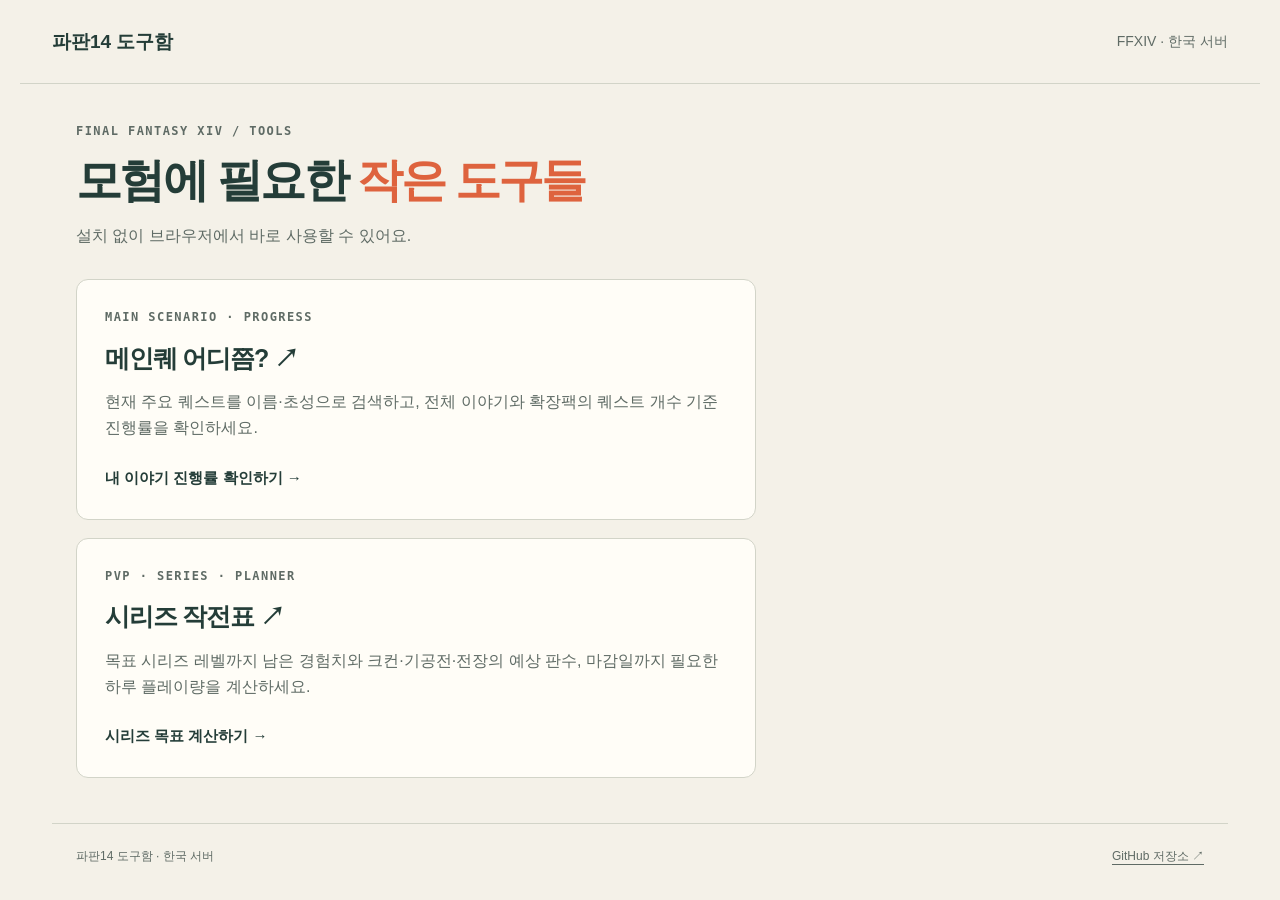
==== index.html @ 6994f413 "feat: 시리즈 작전표를 파판14 도구함으로 이전" ====
<!doctype html>
<html lang="ko">
<head>
  <meta charset="utf-8" />
  <meta name="viewport" content="width=device-width, initial-scale=1" />
  <title>파판14 도구함</title>
  <meta name="description" content="파이널판타지14 한국 서버를 위한 웹 도구. 주요 퀘스트 진행률과 PvP 시리즈 목표까지 필요한 경험치·판수를 확인하세요." />
  <meta name="theme-color" content="#243d38" />
  <meta property="og:type" content="website" />
  <meta property="og:locale" content="ko_KR" />
  <meta property="og:title" content="파판14 도구함" />
  <meta property="og:description" content="파이널판타지14 한국 서버를 위한 작은 웹 도구 모음" />
  <meta property="og:url" content="https://huis-snow.github.io/ffxiv/" />
  <meta name="twitter:card" content="summary" />
  <link rel="canonical" href="https://huis-snow.github.io/ffxiv/" />
  <link rel="icon" href="./favicon.svg" type="image/svg+xml" />
  <link rel="stylesheet" href="./msq-tracker/styles.css?v=20260906" />
  <style>
    .tool-list{max-width:680px;margin-top:30px}.tool-link{display:block;padding:28px;background:var(--surface);border:1px solid var(--line);border-radius:12px}.tool-link:hover{border-color:var(--green);background:#edf1e2}.tool-link h2{font-size:25px;margin:10px 0}.tool-link p{color:var(--muted)}.tool-link .tool-action{display:block;margin-top:24px;font-size:15px;font-weight:700}.hub-main{min-height:65vh}
    .tool-link + .tool-link{margin-top:18px}
  </style>
</head>
<body>
  <header class="site-header"><a class="brand" href="./">파판14 도구함</a><span class="header-note">FFXIV · 한국 서버</span></header>
  <main class="hub-main">
    <div class="intro"><p class="eyebrow">FINAL FANTASY XIV / TOOLS</p><h1>모험에 필요한 <em>작은 도구들</em></h1><p>설치 없이 브라우저에서 바로 사용할 수 있어요.</p></div>
    <section class="tool-list" aria-label="도구 목록">
      <a class="tool-link" href="./msq-tracker/"><p class="eyebrow">MAIN SCENARIO · PROGRESS</p><h2>메인퀘 어디쯤? ↗</h2><p>현재 주요 퀘스트를 이름·초성으로 검색하고, 전체 이야기와 확장팩의 퀘스트 개수 기준 진행률을 확인하세요.</p><span class="tool-action">내 이야기 진행률 확인하기 →</span></a>
      <a class="tool-link" href="./pvp-series-calculator/"><p class="eyebrow">PVP · SERIES · PLANNER</p><h2>시리즈 작전표 ↗</h2><p>목표 시리즈 레벨까지 남은 경험치와 크컨·기공전·전장의 예상 판수, 마감일까지 필요한 하루 플레이량을 계산하세요.</p><span class="tool-action">시리즈 목표 계산하기 →</span></a>
    </section>
  </main>
  <footer><span>파판14 도구함 · 한국 서버</span><a href="https://github.com/huis-snow/ffxiv">GitHub 저장소 ↗</a></footer>
</body>
</html>
---- msq-tracker/styles.css ----
:root{--paper:#f4f1e8;--surface:#fffdf7;--ink:#243d38;--muted:#5f6b65;--line:#d2d4c8;--accent:#de633e;--green:#294d42;--lime:#e0efab;--sans:"Pretendard","Noto Sans KR","Apple SD Gothic Neo","Malgun Gothic",sans-serif}
*{box-sizing:border-box}body{margin:0;background:var(--paper);color:var(--ink);font-family:var(--sans);font-size:16px;line-height:1.65}a{color:inherit;text-decoration:none}button,input,select{font:inherit;color:inherit}button,select{cursor:pointer}button:disabled,input:disabled,select:disabled{opacity:.55;cursor:wait}[hidden]{display:none!important}:focus-visible{outline:3px solid var(--accent);outline-offset:4px}input[type=search]:focus-visible{outline-offset:0}h1,h2,h3,p{margin:0}button{touch-action:manipulation}.site-header{max-width:1240px;margin:auto;min-height:84px;padding:18px 32px;display:flex;align-items:center;justify-content:space-between;gap:20px;border-bottom:1px solid var(--line)}.brand{font-weight:800;font-size:19px}.back-link,.header-note{font-size:14px}.header-note{color:var(--muted)}main{max-width:1176px;margin:auto;padding:38px 24px 45px}.eyebrow{font-family:ui-monospace,monospace;font-size:12px;letter-spacing:.12em;font-weight:600}.intro{margin-bottom:28px}.intro .eyebrow{color:var(--muted)}h1{font-size:clamp(30px,4vw,46px);letter-spacing:-.055em;line-height:1.3;margin:9px 0 12px}h1 em{font-style:normal;color:var(--accent)}.intro>p:last-child{color:var(--muted)}.workspace{display:grid;grid-template-columns:minmax(290px, .85fr) minmax(0,1.65fr);gap:24px;align-items:start}.search-panel,.progress-panel{background:var(--surface);border:1px solid var(--line);border-radius:14px;padding:26px}.panel-heading{display:flex;align-items:center;gap:10px;margin-bottom:24px}.step{font:13px ui-monospace,monospace;border:1px solid var(--line);padding:3px 7px;border-radius:4px}h2{font-size:19px;letter-spacing:-.045em}.search-panel>label{font-size:14px;font-weight:700;display:block;margin:18px 0 8px}.search-box{display:flex;align-items:center;background:white;border:1px solid #a0aea5;border-radius:8px;overflow:hidden}.search-box>span{font:32px Georgia,serif;padding-left:13px;line-height:1}input[type=search]{min-width:0;width:100%;padding:13px 10px;border:0;background:transparent;font-size:16px}select{background:var(--surface);border:1px solid #a0aea5;border-radius:6px;width:100%;padding:10px 30px 10px 11px;min-height:46px}.help{font-size:13px;color:var(--muted);line-height:1.6;margin-top:8px}.results-heading{border-top:1px solid var(--line);margin-top:22px;padding:15px 0 10px;font-size:13px;color:var(--muted)}.search-results{max-height:360px;overflow-y:auto;overscroll-behavior:contain;padding:3px}.quest-result{width:100%;text-align:left;padding:12px 10px;border:0;border-bottom:1px solid #e4e6db;background:transparent;display:flex;gap:12px;justify-content:space-between;align-items:center;border-radius:5px}.quest-result:hover{background:#edf1e2}.quest-result[aria-pressed=true]{background:#e4ecd2;box-shadow:inset 3px 0 var(--green)}.quest-result strong{font-size:15px;display:block;font-weight:600}.quest-result small{font-size:12px;color:var(--muted);display:block;margin-top:3px}.quest-result .arrow{color:var(--muted)}mark{background:#f5e1a8;color:inherit}.search-empty{font-size:14px;color:var(--muted);padding:20px 4px 25px;line-height:1.9}.text-button{background:none;border:0;color:var(--green);font-size:14px;min-height:44px;width:100%;margin-top:8px;font-weight:600}.spoiler-note{font-size:12px;line-height:1.8;color:var(--muted);border-top:1px dashed var(--line);margin-top:22px;padding-top:14px}.count-badge{margin-left:auto;font-size:12px;white-space:nowrap;color:var(--muted)}.empty-state{text-align:center;padding:42px 10px 68px}.empty-symbol{display:block;font-size:58px;line-height:1.5;color:#a3b49b}.empty-state h3{font-size:21px;margin:13px 0 12px;letter-spacing:-.04em}.empty-state p{font-size:15px;color:var(--muted)}.empty-route{display:flex;align-items:center;justify-content:center;margin:34px auto 0;width:200px}.empty-route i{width:9px;height:9px;border:1px solid #b2bdb0;border-radius:50%}.empty-route b{height:1px;background:var(--line);flex:1}.current-quest{border-left:3px solid var(--accent);padding-left:15px;margin:6px 0 23px}.current-quest .eyebrow{color:var(--muted);letter-spacing:0;line-height:1.7}.current-quest h3{font-size:25px;letter-spacing:-.045em;line-height:1.5;margin:7px 0}.current-quest a{font-size:13px;text-decoration:underline;text-underline-offset:4px}.status-control{display:flex;gap:0;padding:0;margin:0;border:0}.status-control legend{font-size:14px;font-weight:600;margin-bottom:9px}.status-control label{flex:1;position:relative}.status-control input{position:absolute;opacity:0}.status-control span{display:block;text-align:center;border:1px solid var(--line);padding:10px;font-size:14px;cursor:pointer}.status-control label:first-of-type span{border-radius:6px 0 0 6px}.status-control label:last-of-type span{border-radius:0 6px 6px 0}.status-control input:checked+span{background:var(--green);border-color:var(--green);color:#fff}.status-control input:focus-visible+span{outline:3px solid var(--accent);outline-offset:3px}.metrics{display:grid;grid-template-columns:1fr 1fr;gap:14px;margin-top:23px}.metric{min-width:0;padding:21px 18px;border-radius:9px}.metric>p{font-size:14px;font-weight:600}.overall{background:var(--green);color:#fff}.expansion{background:#e9efd8;color:var(--ink)}.metric>strong{font-family:ui-monospace,monospace;font-size:clamp(26px,3vw,40px);font-weight:500;letter-spacing:-.07em;display:block;margin:12px 0 17px;line-height:1.2;overflow-wrap:anywhere}.metric>strong.is-range{font-size:clamp(23px,2.4vw,31px)}.progress-track{height:7px;background:rgba(128,150,120,.28);border-radius:6px;overflow:hidden}.progress-track>i{display:block;height:100%;background:var(--green);width:0;border-radius:6px;transition:width .3s}.overall .progress-track{background:#ffffff29}.overall .progress-track>i{background:var(--lime)}.metric-bottom{display:flex;flex-direction:column;gap:4px;margin-top:13px;font-size:12px}.metric-bottom b{font-size:13px;font-weight:500}.range-note{font-size:13px;background:#fff0d4;border:1px solid #e6d5b1;padding:11px 13px;border-radius:6px;margin-top:14px}.route-setting{border-top:1px solid var(--line);padding-top:19px;margin-top:23px;display:grid;grid-template-columns:auto minmax(0,1fr);align-items:center;gap:8px 18px}.route-setting>label{font-size:14px;font-weight:600}.route-setting select{font-size:14px}.route-setting .help{grid-column:1/-1;margin-top:0}.journey{margin-top:35px}.section-heading{display:flex;align-items:end;justify-content:space-between;gap:14px;margin-bottom:17px}.section-heading .eyebrow{color:var(--muted);margin-bottom:5px}.section-heading>p{font-size:13px;color:var(--muted)}.journey-grid{display:grid;grid-template-columns:repeat(6,minmax(0,1fr));border:1px solid var(--line);border-radius:10px;overflow:hidden;background:var(--surface)}.journey-item{padding:21px 17px;border-right:1px solid var(--line);position:relative}.journey-item:last-child{border-right:0}.journey-item.current{background:#e9efd8;box-shadow:inset 0 3px var(--green)}.journey-item .chapter{font:12px ui-monospace,monospace;color:var(--muted);display:block;margin-bottom:13px}.journey-item h3{font-size:15px;line-height:1.7;min-height:50px;letter-spacing:-.055em}.journey-item .journey-percent{font:22px ui-monospace,monospace;letter-spacing:-.07em;display:block;margin:13px 0 12px;overflow-wrap:anywhere}.journey-item .journey-percent.is-range{font-size:16px}.journey-item .progress-track{height:4px}.journey-item small{display:block;color:var(--muted);font-size:12px;margin-top:9px}.method{border-top:1px solid var(--line);margin-top:30px;padding-top:20px}.method summary{font-size:14px;cursor:pointer;font-weight:600;padding:5px 0}.method>div{max-width:870px;padding:10px 0}.method p{font-size:14px;color:var(--muted);margin:10px 0}.data-info{font-size:12px;color:var(--muted);margin-top:20px}footer{max-width:1176px;border-top:1px solid var(--line);padding:23px 24px 30px;margin:auto;display:flex;justify-content:space-between;gap:15px;font-size:12px;color:var(--muted)}footer a{text-decoration:underline;text-underline-offset:4px}.skip-link{position:fixed;left:10px;top:-100px;background:var(--ink);color:white;padding:10px;z-index:9}.skip-link:focus{top:10px}.error{color:#a13720;padding:18px;background:#ffeadf;border-radius:7px}
@media(min-width:1000px){.search-panel{position:sticky;top:20px}}@media(max-width:950px){.workspace{grid-template-columns:minmax(250px,.85fr) minmax(0,1.4fr);gap:16px}.search-panel,.progress-panel{padding:20px}.metrics{gap:10px}.metric{padding:17px 13px}.journey-grid{grid-template-columns:repeat(3,minmax(0,1fr))}.journey-item:nth-child(3){border-right:0}.journey-item:nth-child(-n+3){border-bottom:1px solid var(--line)}.journey-item h3{min-height:0}.count-badge{display:none}.route-setting{grid-template-columns:1fr}.route-setting .help{grid-column:auto}}@media(max-width:700px){.site-header{padding:16px 20px;min-height:70px}.header-note{display:none}.brand{font-size:16px}main{padding:27px 16px 35px}.intro>p:last-child{font-size:14px}.workspace{grid-template-columns:1fr;gap:18px}.search-panel,.progress-panel{padding:21px}.search-results{max-height:260px}.spoiler-note{margin-top:12px}.empty-state{padding:18px 8px 33px}.metric>strong{font-size:34px}.metric>strong.is-range{font-size:25px}.panel-heading{margin-bottom:19px}.section-heading{display:block}.section-heading>p{margin-top:8px}.journey-item{padding:17px 12px}.journey-item h3{min-height:48px;font-size:14px}.journey-item .journey-percent{font-size:22px}.journey-item .journey-percent.is-range{font-size:16px}.route-setting{grid-template-columns:auto minmax(0,1fr);gap:8px}.route-setting .help{grid-column:1/-1}footer{flex-direction:column;padding:20px}}@media(max-width:380px){.metrics{grid-template-columns:1fr}.metric>strong.is-range{font-size:31px}.journey-grid{grid-template-columns:repeat(2,minmax(0,1fr))}.journey-item{border-bottom:1px solid var(--line)}.journey-item:nth-child(3){border-right:1px solid var(--line)}.journey-item:nth-child(even){border-right:0}.journey-item:nth-last-child(-n+2){border-bottom:0}.route-setting{grid-template-columns:1fr}.route-setting .help{grid-column:auto}}@media(prefers-reduced-motion:reduce){*{scroll-behavior:auto!important;transition:none!important}}
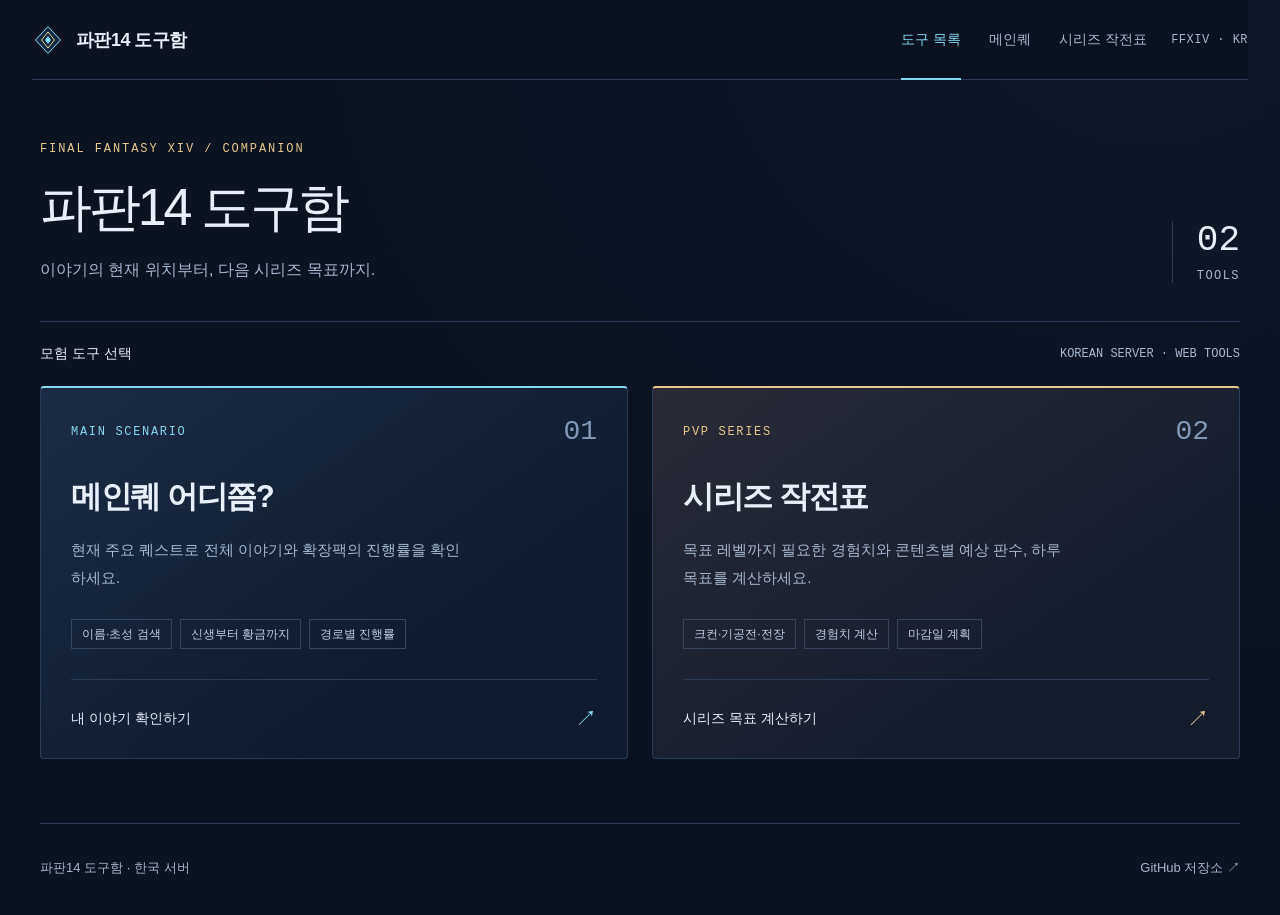
==== commit f1c0f4ed: "style: 파판14 도구함에 독립적인 다크 테마 적용" ====
--- a/index.html
+++ b/index.html
@@ -5,7 +5,7 @@
   <meta name="viewport" content="width=device-width, initial-scale=1" />
   <title>파판14 도구함</title>
   <meta name="description" content="파이널판타지14 한국 서버를 위한 웹 도구. 주요 퀘스트 진행률과 PvP 시리즈 목표까지 필요한 경험치·판수를 확인하세요." />
-  <meta name="theme-color" content="#243d38" />
+  <meta name="theme-color" content="#0b1220" />
   <meta property="og:type" content="website" />
   <meta property="og:locale" content="ko_KR" />
   <meta property="og:title" content="파판14 도구함" />
@@ -13,20 +13,23 @@
   <meta property="og:url" content="https://huis-snow.github.io/ffxiv/" />
   <meta name="twitter:card" content="summary" />
   <link rel="canonical" href="https://huis-snow.github.io/ffxiv/" />
-  <link rel="icon" href="./favicon.svg" type="image/svg+xml" />
-  <link rel="stylesheet" href="./msq-tracker/styles.css?v=20260906" />
-  <style>
-    .tool-list{max-width:680px;margin-top:30px}.tool-link{display:block;padding:28px;background:var(--surface);border:1px solid var(--line);border-radius:12px}.tool-link:hover{border-color:var(--green);background:#edf1e2}.tool-link h2{font-size:25px;margin:10px 0}.tool-link p{color:var(--muted)}.tool-link .tool-action{display:block;margin-top:24px;font-size:15px;font-weight:700}.hub-main{min-height:65vh}
-    .tool-link + .tool-link{margin-top:18px}
-  </style>
+  <link rel="icon" href="./favicon.svg?v=20260906-night" type="image/svg+xml" />
+  <link rel="stylesheet" href="./theme.css?v=20260906-night" />
+  <link rel="stylesheet" href="./hub.css?v=20260906-night" />
 </head>
 <body>
-  <header class="site-header"><a class="brand" href="./">파판14 도구함</a><span class="header-note">FFXIV · 한국 서버</span></header>
+  <a class="skip-link" href="#toolList">도구 목록으로 바로가기</a>
+  <header class="site-header">
+    <a class="brand" href="./"><img class="brand-emblem" src="./favicon.svg?v=20260906-night" alt="" />파판14 도구함</a>
+    <nav class="site-nav" aria-label="주 메뉴"><a href="./" aria-current="page">도구 목록</a><a href="./msq-tracker/">메인퀘</a><a href="./pvp-series-calculator/">시리즈 작전표</a></nav>
+    <span class="header-note">FFXIV · KR</span>
+  </header>
   <main class="hub-main">
-    <div class="intro"><p class="eyebrow">FINAL FANTASY XIV / TOOLS</p><h1>모험에 필요한 <em>작은 도구들</em></h1><p>설치 없이 브라우저에서 바로 사용할 수 있어요.</p></div>
-    <section class="tool-list" aria-label="도구 목록">
-      <a class="tool-link" href="./msq-tracker/"><p class="eyebrow">MAIN SCENARIO · PROGRESS</p><h2>메인퀘 어디쯤? ↗</h2><p>현재 주요 퀘스트를 이름·초성으로 검색하고, 전체 이야기와 확장팩의 퀘스트 개수 기준 진행률을 확인하세요.</p><span class="tool-action">내 이야기 진행률 확인하기 →</span></a>
-      <a class="tool-link" href="./pvp-series-calculator/"><p class="eyebrow">PVP · SERIES · PLANNER</p><h2>시리즈 작전표 ↗</h2><p>목표 시리즈 레벨까지 남은 경험치와 크컨·기공전·전장의 예상 판수, 마감일까지 필요한 하루 플레이량을 계산하세요.</p><span class="tool-action">시리즈 목표 계산하기 →</span></a>
+    <div class="hub-masthead"><div><p class="eyebrow">FINAL FANTASY XIV / COMPANION</p><h1>파판14 도구함</h1><p>이야기의 현재 위치부터, 다음 시리즈 목표까지.</p></div><div class="collection-count"><strong>02</strong><span>TOOLS</span></div></div>
+    <div class="collection-heading"><h2 id="toolsTitle">모험 도구 선택</h2><span>KOREAN SERVER · WEB TOOLS</span></div>
+    <section class="tool-list" id="toolList" aria-labelledby="toolsTitle">
+      <a class="tool-link" href="./msq-tracker/"><div class="tool-topline"><span>MAIN SCENARIO</span><b aria-hidden="true">01</b></div><h3>메인퀘 어디쯤?</h3><p>현재 주요 퀘스트로 전체 이야기와 확장팩의 진행률을 확인하세요.</p><div class="tool-tags"><span>이름·초성 검색</span><span>신생부터 황금까지</span><span>경로별 진행률</span></div><span class="tool-action">내 이야기 확인하기 <i aria-hidden="true">↗</i></span></a>
+      <a class="tool-link pvp" href="./pvp-series-calculator/"><div class="tool-topline"><span>PVP SERIES</span><b aria-hidden="true">02</b></div><h3>시리즈 작전표</h3><p>목표 레벨까지 필요한 경험치와 콘텐츠별 예상 판수, 하루 목표를 계산하세요.</p><div class="tool-tags"><span>크컨·기공전·전장</span><span>경험치 계산</span><span>마감일 계획</span></div><span class="tool-action">시리즈 목표 계산하기 <i aria-hidden="true">↗</i></span></a>
     </section>
   </main>
   <footer><span>파판14 도구함 · 한국 서버</span><a href="https://github.com/huis-snow/ffxiv">GitHub 저장소 ↗</a></footer>
--- a/theme.css
+++ b/theme.css
@@ -0,0 +1,116 @@
+/* Shared identity for the FFXIV tools. App styles own their working layouts. */
+:root {
+  color-scheme: dark;
+  --ff-bg: #0b1220;
+  --ff-panel: #121e31;
+  --ff-raised: #19283e;
+  --ff-line: #2a3c55;
+  --ff-text: #e8eff9;
+  --ff-muted: #a7b7cd;
+  --ff-cyan: #85d8ef;
+  --ff-gold: #e7c78d;
+  --ff-sans: "Noto Sans KR", "Apple SD Gothic Neo", "Malgun Gothic", sans-serif;
+  --ff-mono: "IBM Plex Mono", ui-monospace, monospace;
+}
+* { box-sizing: border-box; }
+html { scroll-padding-top: 100px; }
+body {
+  margin: 0;
+  background: radial-gradient(ellipse at 90% 0, #1b2c493d, transparent 55%), var(--ff-bg);
+  color: var(--ff-text);
+  font-family: var(--ff-sans);
+  font-size: 16px;
+  line-height: 1.7;
+  -webkit-font-smoothing: antialiased;
+}
+a { color: inherit; text-decoration: none; }
+button, input, select { font: inherit; }
+[hidden] { display: none !important; }
+:focus-visible { outline: 2px solid var(--ff-cyan); outline-offset: 5px; }
+::selection { background: #315679; color: #fff; }
+body .site-header {
+  position: sticky;
+  top: 0;
+  z-index: 200;
+  display: flex;
+  align-items: center;
+  justify-content: space-between;
+  gap: 24px;
+  width: min(1280px, calc(100% - 64px));
+  max-width: none;
+  min-height: 80px;
+  height: auto;
+  padding: 0;
+  margin: 0 auto;
+  border-bottom: 1px solid var(--ff-line);
+  background: #0b1220f2;
+  backdrop-filter: blur(16px);
+}
+body .site-header .brand {
+  display: inline-flex;
+  align-items: center;
+  gap: 12px;
+  color: var(--ff-text);
+  font: 700 18px var(--ff-sans);
+  letter-spacing: -.03em;
+  white-space: nowrap;
+}
+.brand-emblem { display: block; width: 32px; height: 32px; flex: 0 0 auto; }
+.site-nav { display: flex; align-self: stretch; gap: 28px; margin-left: auto; }
+.site-nav a {
+  display: inline-flex;
+  align-items: center;
+  position: relative;
+  padding: 18px 0;
+  color: var(--ff-muted);
+  font-size: 14px;
+  white-space: nowrap;
+}
+.site-nav a:hover { color: var(--ff-text); }
+.site-nav a[aria-current="page"] { color: var(--ff-cyan); }
+.site-nav a[aria-current="page"]::after {
+  content: "";
+  position: absolute;
+  left: 0;
+  right: 0;
+  bottom: -1px;
+  height: 2px;
+  background: var(--ff-cyan);
+}
+body .site-header .header-note {
+  display: inline-flex;
+  width: auto;
+  color: var(--ff-muted);
+  font: 12px var(--ff-mono);
+  letter-spacing: .04em;
+}
+body footer {
+  display: flex;
+  align-items: center;
+  justify-content: space-between;
+  gap: 20px;
+  width: min(1200px, calc(100% - 64px));
+  max-width: none;
+  min-height: 90px;
+  margin: 44px auto 0;
+  padding: 24px 0;
+  border-top: 1px solid var(--ff-line);
+  color: var(--ff-muted);
+  font-size: 13px;
+}
+body footer .brand { display: inline-flex; align-items: center; gap: 10px; color: var(--ff-text); font-size: 15px; }
+body footer a { text-underline-offset: 5px; }
+body footer a:hover { color: var(--ff-cyan); }
+body .skip-link { position: fixed; top: -100px; left: 16px; padding: 12px 18px; z-index: 300; background: var(--ff-cyan); color: var(--ff-bg); }
+body .skip-link:focus { top: 12px; transform: none; }
+@media (max-width: 760px) {
+  body .site-header { width: calc(100% - 32px); min-height: 72px; gap: 16px; flex-wrap: wrap; padding-top: 14px; }
+  body .site-header .brand { font-size: 16px; }
+  body .site-header .header-note { margin-left: auto; font-size: 12px; }
+  .site-nav { order: 3; margin: 0; width: 100%; gap: 26px; min-height: 44px; }
+  .site-nav a { padding: 8px 0 12px; font-size: 14px; }
+  html { scroll-padding-top: 140px; }
+  body footer { width: calc(100% - 32px); flex-wrap: wrap; font-size: 12px; }
+}
+@media (max-width: 380px) { body .site-header .header-note { display: none; } }
+@media (prefers-reduced-motion: reduce) { *, *::before, *::after { scroll-behavior: auto !important; transition: none !important; animation: none !important; } }
--- a/hub.css
+++ b/hub.css
@@ -0,0 +1,46 @@
+.hub-main { width: min(1200px, calc(100% - 64px)); margin: 0 auto; min-height: 72vh; padding: 62px 0 20px; }
+.hub-masthead { display: flex; align-items: flex-end; justify-content: space-between; gap: 28px; padding-bottom: 38px; }
+.eyebrow { margin: 0 0 16px; color: var(--ff-gold); font: 12px var(--ff-mono); letter-spacing: .16em; }
+.hub-masthead h1 { margin: 0 0 14px; font-size: clamp(34px, 5vw, 52px); font-weight: 500; letter-spacing: -.06em; line-height: 1.35; }
+.hub-masthead p:last-child { margin: 0; color: var(--ff-muted); }
+.collection-count { flex-shrink: 0; border-left: 1px solid var(--ff-line); padding-left: 24px; color: var(--ff-muted); }
+.collection-count strong { display: block; font: 36px var(--ff-mono); color: var(--ff-text); line-height: 1.1; }
+.collection-count span { display: block; margin-top: 9px; font: 12px var(--ff-mono); letter-spacing: .12em; }
+.collection-heading { display: flex; align-items: center; justify-content: space-between; border-top: 1px solid var(--ff-line); padding: 20px 0; }
+.collection-heading h2 { font-size: 14px; margin: 0; font-weight: 500; }
+.collection-heading > span { color: var(--ff-muted); font: 12px var(--ff-mono); }
+.tool-list { display: grid; grid-template-columns: 1fr 1fr; gap: 24px; }
+.tool-link {
+  --card-accent: var(--ff-cyan);
+  position: relative;
+  display: flex;
+  flex-direction: column;
+  min-width: 0;
+  border: 1px solid var(--ff-line);
+  border-top: 2px solid var(--card-accent);
+  border-radius: 4px;
+  padding: 28px 30px 0;
+  background: linear-gradient(145deg, #1b2b43, #101c2e 70%);
+  transition: border-color .2s, transform .2s;
+}
+.tool-link:hover { transform: translateY(-4px); border-color: var(--card-accent); }
+.tool-link.pvp { --card-accent: var(--ff-gold); background: linear-gradient(145deg, #292a36, #151d2d 70%); }
+.tool-topline { display: flex; align-items: center; justify-content: space-between; gap: 20px; padding-bottom: 24px; }
+.tool-topline span { color: var(--card-accent); font: 12px var(--ff-mono); letter-spacing: .14em; }
+.tool-topline b { color: #8298b5; font: 28px var(--ff-mono); }
+.tool-link h3 { margin: 0 0 12px; font-size: clamp(25px, 3vw, 31px); font-weight: 600; letter-spacing: -.045em; }
+.tool-link > p { margin: 0; max-width: 390px; color: var(--ff-muted); font-size: 15px; line-height: 1.9; }
+.tool-tags { display: flex; flex-wrap: wrap; gap: 8px; margin: 26px 0 30px; }
+.tool-tags span { padding: 4px 10px; border: 1px solid #33445c; color: #c1cee1; font-size: 12px; }
+.tool-action { display: flex; align-items: center; justify-content: space-between; gap: 16px; margin-top: auto; border-top: 1px solid var(--ff-line); padding: 20px 0; font-size: 14px; }
+.tool-action i { font-style: normal; color: var(--card-accent); font-size: 22px; }
+@media (max-width: 760px) {
+  .hub-main { width: calc(100% - 32px); padding: 34px 0 10px; }
+  .hub-masthead { align-items: center; padding-bottom: 30px; }
+  .hub-masthead p:last-child { font-size: 14px; }
+  .collection-count { padding-left: 16px; }
+  .collection-count strong { font-size: 28px; }
+  .tool-list { grid-template-columns: 1fr; gap: 18px; }
+  .tool-link { padding: 23px 22px 0; }
+}
+@media (max-width: 380px) { .collection-count { display: none; } .collection-heading > span { display: none; } }
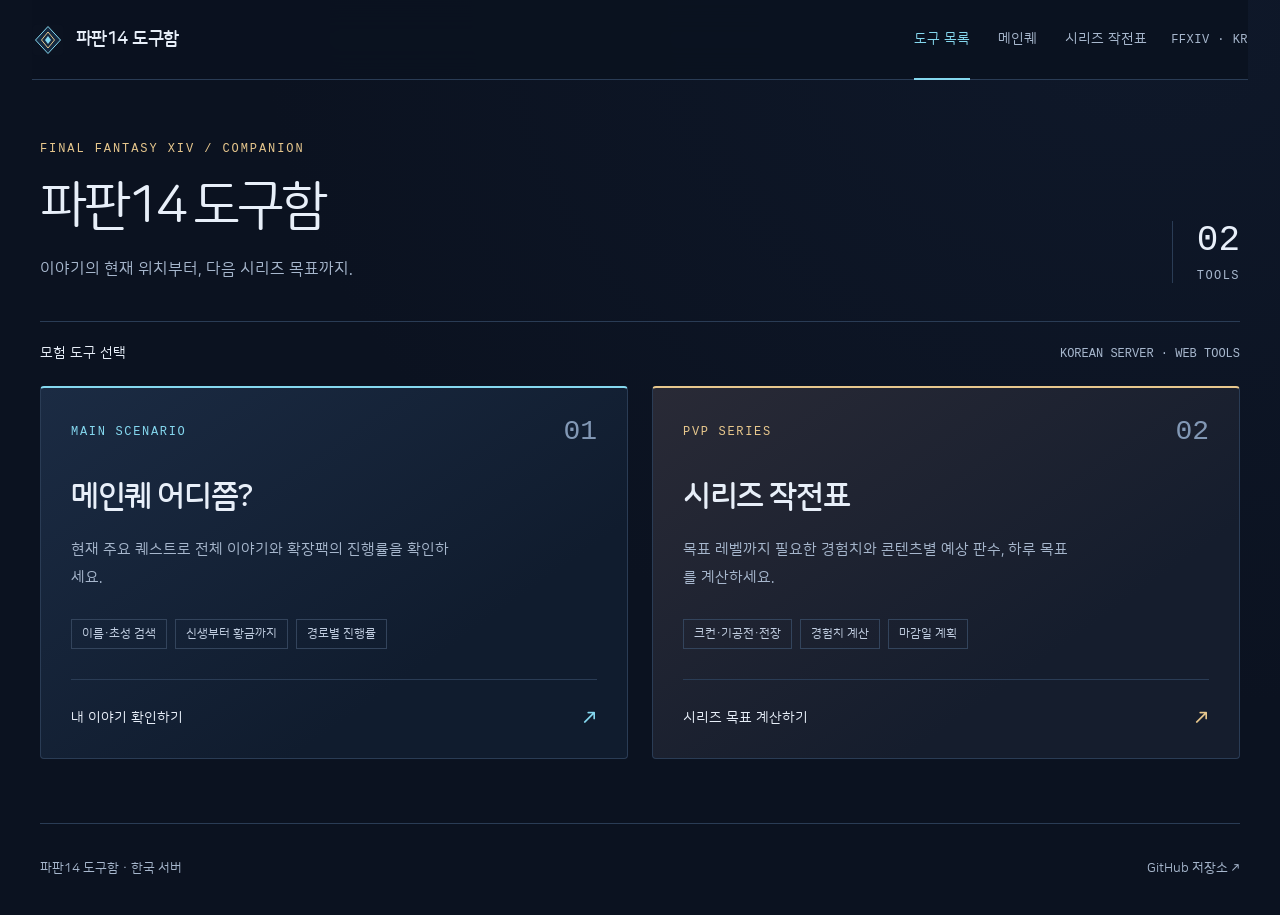
==== commit 9b4cb9b5: "style: 나눔스퀘어라운드 공통 글꼴 적용" ====
--- a/index.html
+++ b/index.html
@@ -14,7 +14,7 @@
   <meta name="twitter:card" content="summary" />
   <link rel="canonical" href="https://huis-snow.github.io/ffxiv/" />
   <link rel="icon" href="./favicon.svg?v=20260906-night" type="image/svg+xml" />
-  <link rel="stylesheet" href="./theme.css?v=20260906-night" />
+  <link rel="stylesheet" href="./theme.css?v=20260906-nanum-round" />
   <link rel="stylesheet" href="./hub.css?v=20260906-night" />
 </head>
 <body>
--- a/theme.css
+++ b/theme.css
@@ -1,4 +1,25 @@
 /* Shared identity for the FFXIV tools. App styles own their working layouts. */
+@font-face {
+  font-family: "NanumSquareRound";
+  src: url("./fonts/nanum-square-round/NanumSquareRoundR.woff2") format("woff2");
+  font-style: normal;
+  font-weight: 400;
+  font-display: swap;
+}
+@font-face {
+  font-family: "NanumSquareRound";
+  src: url("./fonts/nanum-square-round/NanumSquareRoundB.woff2") format("woff2");
+  font-style: normal;
+  font-weight: 700;
+  font-display: swap;
+}
+@font-face {
+  font-family: "NanumSquareRound";
+  src: url("./fonts/nanum-square-round/NanumSquareRoundEB.woff2") format("woff2");
+  font-style: normal;
+  font-weight: 800;
+  font-display: swap;
+}
 :root {
   color-scheme: dark;
   --ff-bg: #0b1220;
@@ -9,7 +30,7 @@
   --ff-muted: #a7b7cd;
   --ff-cyan: #85d8ef;
   --ff-gold: #e7c78d;
-  --ff-sans: "Noto Sans KR", "Apple SD Gothic Neo", "Malgun Gothic", sans-serif;
+  --ff-sans: "NanumSquareRound", "Apple SD Gothic Neo", "Malgun Gothic", sans-serif;
   --ff-mono: "IBM Plex Mono", ui-monospace, monospace;
 }
 * { box-sizing: border-box; }
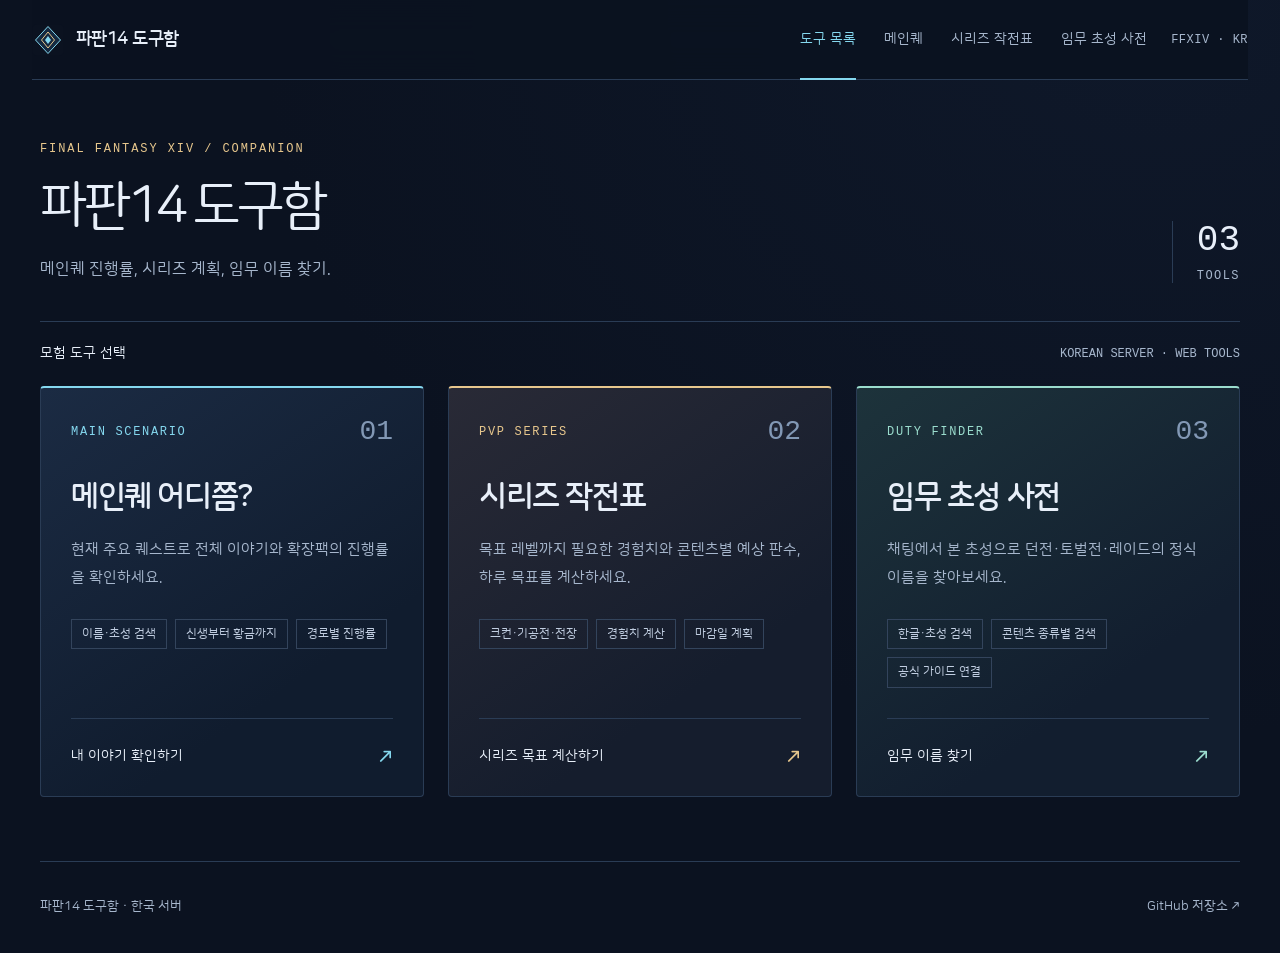
==== commit 81c88849: "feat: 공식 임무 데이터 기반 초성 검색 사전 추가" ====
--- a/index.html
+++ b/index.html
@@ -4,7 +4,7 @@
   <meta charset="utf-8" />
   <meta name="viewport" content="width=device-width, initial-scale=1" />
   <title>파판14 도구함</title>
-  <meta name="description" content="파이널판타지14 한국 서버를 위한 웹 도구. 주요 퀘스트 진행률과 PvP 시리즈 목표까지 필요한 경험치·판수를 확인하세요." />
+  <meta name="description" content="파이널판타지14 한국 서버를 위한 웹 도구. 주요 퀘스트 진행률, PvP 시리즈 계획, 던전·토벌전·레이드 초성 검색을 이용하세요." />
   <meta name="theme-color" content="#0b1220" />
   <meta property="og:type" content="website" />
   <meta property="og:locale" content="ko_KR" />
@@ -14,22 +14,23 @@
   <meta name="twitter:card" content="summary" />
   <link rel="canonical" href="https://huis-snow.github.io/ffxiv/" />
   <link rel="icon" href="./favicon.svg?v=20260906-night" type="image/svg+xml" />
-  <link rel="stylesheet" href="./theme.css?v=20260906-nanum-round" />
-  <link rel="stylesheet" href="./hub.css?v=20260906-night" />
+  <link rel="stylesheet" href="./theme.css?v=20260906-duty" />
+  <link rel="stylesheet" href="./hub.css?v=20260906-duty" />
 </head>
 <body>
   <a class="skip-link" href="#toolList">도구 목록으로 바로가기</a>
   <header class="site-header">
     <a class="brand" href="./"><img class="brand-emblem" src="./favicon.svg?v=20260906-night" alt="" />파판14 도구함</a>
-    <nav class="site-nav" aria-label="주 메뉴"><a href="./" aria-current="page">도구 목록</a><a href="./msq-tracker/">메인퀘</a><a href="./pvp-series-calculator/">시리즈 작전표</a></nav>
+    <nav class="site-nav" aria-label="주 메뉴"><a href="./" aria-current="page">도구 목록</a><a href="./msq-tracker/">메인퀘</a><a href="./pvp-series-calculator/">시리즈 작전표</a><a href="./duty-finder/">임무 초성 사전</a></nav>
     <span class="header-note">FFXIV · KR</span>
   </header>
   <main class="hub-main">
-    <div class="hub-masthead"><div><p class="eyebrow">FINAL FANTASY XIV / COMPANION</p><h1>파판14 도구함</h1><p>이야기의 현재 위치부터, 다음 시리즈 목표까지.</p></div><div class="collection-count"><strong>02</strong><span>TOOLS</span></div></div>
+    <div class="hub-masthead"><div><p class="eyebrow">FINAL FANTASY XIV / COMPANION</p><h1>파판14 도구함</h1><p>메인퀘 진행률, 시리즈 계획, 임무 이름 찾기.</p></div><div class="collection-count"><strong>03</strong><span>TOOLS</span></div></div>
     <div class="collection-heading"><h2 id="toolsTitle">모험 도구 선택</h2><span>KOREAN SERVER · WEB TOOLS</span></div>
     <section class="tool-list" id="toolList" aria-labelledby="toolsTitle">
       <a class="tool-link" href="./msq-tracker/"><div class="tool-topline"><span>MAIN SCENARIO</span><b aria-hidden="true">01</b></div><h3>메인퀘 어디쯤?</h3><p>현재 주요 퀘스트로 전체 이야기와 확장팩의 진행률을 확인하세요.</p><div class="tool-tags"><span>이름·초성 검색</span><span>신생부터 황금까지</span><span>경로별 진행률</span></div><span class="tool-action">내 이야기 확인하기 <i aria-hidden="true">↗</i></span></a>
       <a class="tool-link pvp" href="./pvp-series-calculator/"><div class="tool-topline"><span>PVP SERIES</span><b aria-hidden="true">02</b></div><h3>시리즈 작전표</h3><p>목표 레벨까지 필요한 경험치와 콘텐츠별 예상 판수, 하루 목표를 계산하세요.</p><div class="tool-tags"><span>크컨·기공전·전장</span><span>경험치 계산</span><span>마감일 계획</span></div><span class="tool-action">시리즈 목표 계산하기 <i aria-hidden="true">↗</i></span></a>
+      <a class="tool-link duty" href="./duty-finder/"><div class="tool-topline"><span>DUTY FINDER</span><b aria-hidden="true">03</b></div><h3>임무 초성 사전</h3><p>채팅에서 본 초성으로 던전·토벌전·레이드의 정식 이름을 찾아보세요.</p><div class="tool-tags"><span>한글·초성 검색</span><span>콘텐츠 종류별 검색</span><span>공식 가이드 연결</span></div><span class="tool-action">임무 이름 찾기 <i aria-hidden="true">↗</i></span></a>
     </section>
   </main>
   <footer><span>파판14 도구함 · 한국 서버</span><a href="https://github.com/huis-snow/ffxiv">GitHub 저장소 ↗</a></footer>
--- a/theme.css
+++ b/theme.css
@@ -124,11 +124,11 @@
 body footer a:hover { color: var(--ff-cyan); }
 body .skip-link { position: fixed; top: -100px; left: 16px; padding: 12px 18px; z-index: 300; background: var(--ff-cyan); color: var(--ff-bg); }
 body .skip-link:focus { top: 12px; transform: none; }
-@media (max-width: 760px) {
+@media (max-width: 950px) {
   body .site-header { width: calc(100% - 32px); min-height: 72px; gap: 16px; flex-wrap: wrap; padding-top: 14px; }
   body .site-header .brand { font-size: 16px; }
   body .site-header .header-note { margin-left: auto; font-size: 12px; }
-  .site-nav { order: 3; margin: 0; width: 100%; gap: 26px; min-height: 44px; }
+  .site-nav { order: 3; margin: 0; width: 100%; gap: clamp(12px, 3vw, 26px); min-height: 44px; flex-wrap: wrap; }
   .site-nav a { padding: 8px 0 12px; font-size: 14px; }
   html { scroll-padding-top: 140px; }
   body footer { width: calc(100% - 32px); flex-wrap: wrap; font-size: 12px; }
--- a/hub.css
+++ b/hub.css
@@ -9,7 +9,7 @@
 .collection-heading { display: flex; align-items: center; justify-content: space-between; border-top: 1px solid var(--ff-line); padding: 20px 0; }
 .collection-heading h2 { font-size: 14px; margin: 0; font-weight: 500; }
 .collection-heading > span { color: var(--ff-muted); font: 12px var(--ff-mono); }
-.tool-list { display: grid; grid-template-columns: 1fr 1fr; gap: 24px; }
+.tool-list { display: grid; grid-template-columns: repeat(3,minmax(0,1fr)); gap: 24px; }
 .tool-link {
   --card-accent: var(--ff-cyan);
   position: relative;
@@ -25,6 +25,7 @@
 }
 .tool-link:hover { transform: translateY(-4px); border-color: var(--card-accent); }
 .tool-link.pvp { --card-accent: var(--ff-gold); background: linear-gradient(145deg, #292a36, #151d2d 70%); }
+.tool-link.duty { --card-accent: #9bddce; background: linear-gradient(145deg, #1d333b, #121e2f 70%); }
 .tool-topline { display: flex; align-items: center; justify-content: space-between; gap: 20px; padding-bottom: 24px; }
 .tool-topline span { color: var(--card-accent); font: 12px var(--ff-mono); letter-spacing: .14em; }
 .tool-topline b { color: #8298b5; font: 28px var(--ff-mono); }
@@ -34,6 +35,7 @@
 .tool-tags span { padding: 4px 10px; border: 1px solid #33445c; color: #c1cee1; font-size: 12px; }
 .tool-action { display: flex; align-items: center; justify-content: space-between; gap: 16px; margin-top: auto; border-top: 1px solid var(--ff-line); padding: 20px 0; font-size: 14px; }
 .tool-action i { font-style: normal; color: var(--card-accent); font-size: 22px; }
+@media (max-width: 1050px) { .tool-list { grid-template-columns: repeat(2,minmax(0,1fr)); } }
 @media (max-width: 760px) {
   .hub-main { width: calc(100% - 32px); padding: 34px 0 10px; }
   .hub-masthead { align-items: center; padding-bottom: 30px; }
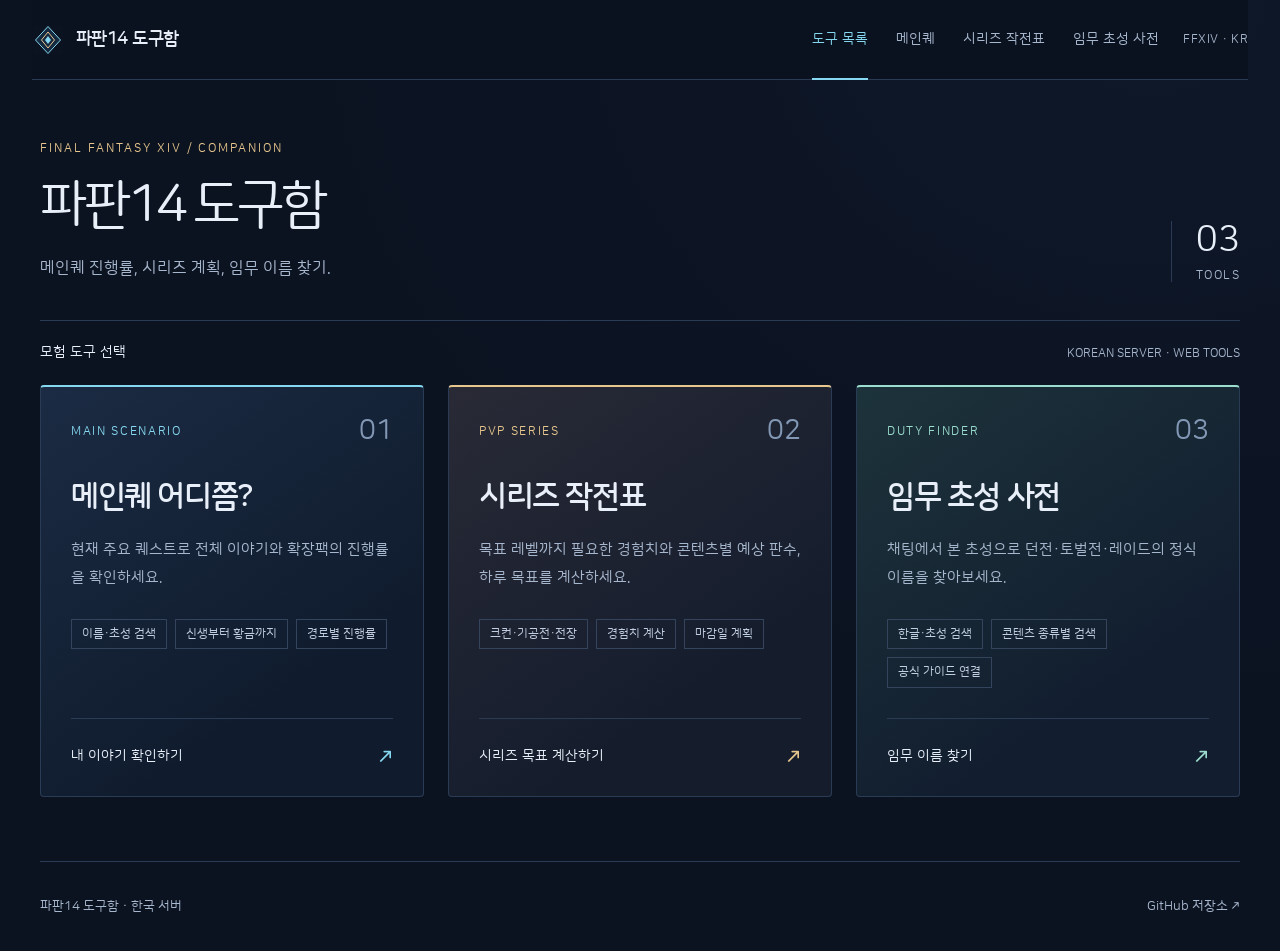
==== commit 2a8b1521: "style: 모든 페이지 글꼴을 나눔스퀘어라운드로 통일" ====
--- a/index.html
+++ b/index.html
@@ -14,8 +14,8 @@
   <meta name="twitter:card" content="summary" />
   <link rel="canonical" href="https://huis-snow.github.io/ffxiv/" />
   <link rel="icon" href="./favicon.svg?v=20260906-night" type="image/svg+xml" />
-  <link rel="stylesheet" href="./theme.css?v=20260906-duty" />
-  <link rel="stylesheet" href="./hub.css?v=20260906-duty" />
+  <link rel="stylesheet" href="./theme.css?v=20260906-all-round" />
+  <link rel="stylesheet" href="./hub.css?v=20260906-all-round" />
 </head>
 <body>
   <a class="skip-link" href="#toolList">도구 목록으로 바로가기</a>
--- a/theme.css
+++ b/theme.css
@@ -31,7 +31,6 @@
   --ff-cyan: #85d8ef;
   --ff-gold: #e7c78d;
   --ff-sans: "NanumSquareRound", "Apple SD Gothic Neo", "Malgun Gothic", sans-serif;
-  --ff-mono: "IBM Plex Mono", ui-monospace, monospace;
 }
 * { box-sizing: border-box; }
 html { scroll-padding-top: 100px; }
@@ -102,7 +101,7 @@
   display: inline-flex;
   width: auto;
   color: var(--ff-muted);
-  font: 12px var(--ff-mono);
+  font: 12px var(--ff-sans);
   letter-spacing: .04em;
 }
 body footer {
--- a/hub.css
+++ b/hub.css
@@ -1,14 +1,14 @@
 .hub-main { width: min(1200px, calc(100% - 64px)); margin: 0 auto; min-height: 72vh; padding: 62px 0 20px; }
 .hub-masthead { display: flex; align-items: flex-end; justify-content: space-between; gap: 28px; padding-bottom: 38px; }
-.eyebrow { margin: 0 0 16px; color: var(--ff-gold); font: 12px var(--ff-mono); letter-spacing: .16em; }
+.eyebrow { margin: 0 0 16px; color: var(--ff-gold); font: 12px var(--ff-sans); letter-spacing: .16em; }
 .hub-masthead h1 { margin: 0 0 14px; font-size: clamp(34px, 5vw, 52px); font-weight: 500; letter-spacing: -.06em; line-height: 1.35; }
 .hub-masthead p:last-child { margin: 0; color: var(--ff-muted); }
 .collection-count { flex-shrink: 0; border-left: 1px solid var(--ff-line); padding-left: 24px; color: var(--ff-muted); }
-.collection-count strong { display: block; font: 36px var(--ff-mono); color: var(--ff-text); line-height: 1.1; }
-.collection-count span { display: block; margin-top: 9px; font: 12px var(--ff-mono); letter-spacing: .12em; }
+.collection-count strong { display: block; font: 36px var(--ff-sans); color: var(--ff-text); line-height: 1.1; }
+.collection-count span { display: block; margin-top: 9px; font: 12px var(--ff-sans); letter-spacing: .12em; }
 .collection-heading { display: flex; align-items: center; justify-content: space-between; border-top: 1px solid var(--ff-line); padding: 20px 0; }
 .collection-heading h2 { font-size: 14px; margin: 0; font-weight: 500; }
-.collection-heading > span { color: var(--ff-muted); font: 12px var(--ff-mono); }
+.collection-heading > span { color: var(--ff-muted); font: 12px var(--ff-sans); }
 .tool-list { display: grid; grid-template-columns: repeat(3,minmax(0,1fr)); gap: 24px; }
 .tool-link {
   --card-accent: var(--ff-cyan);
@@ -27,8 +27,8 @@
 .tool-link.pvp { --card-accent: var(--ff-gold); background: linear-gradient(145deg, #292a36, #151d2d 70%); }
 .tool-link.duty { --card-accent: #9bddce; background: linear-gradient(145deg, #1d333b, #121e2f 70%); }
 .tool-topline { display: flex; align-items: center; justify-content: space-between; gap: 20px; padding-bottom: 24px; }
-.tool-topline span { color: var(--card-accent); font: 12px var(--ff-mono); letter-spacing: .14em; }
-.tool-topline b { color: #8298b5; font: 28px var(--ff-mono); }
+.tool-topline span { color: var(--card-accent); font: 12px var(--ff-sans); letter-spacing: .14em; }
+.tool-topline b { color: #8298b5; font: 28px var(--ff-sans); }
 .tool-link h3 { margin: 0 0 12px; font-size: clamp(25px, 3vw, 31px); font-weight: 600; letter-spacing: -.045em; }
 .tool-link > p { margin: 0; max-width: 390px; color: var(--ff-muted); font-size: 15px; line-height: 1.9; }
 .tool-tags { display: flex; flex-wrap: wrap; gap: 8px; margin: 26px 0 30px; }
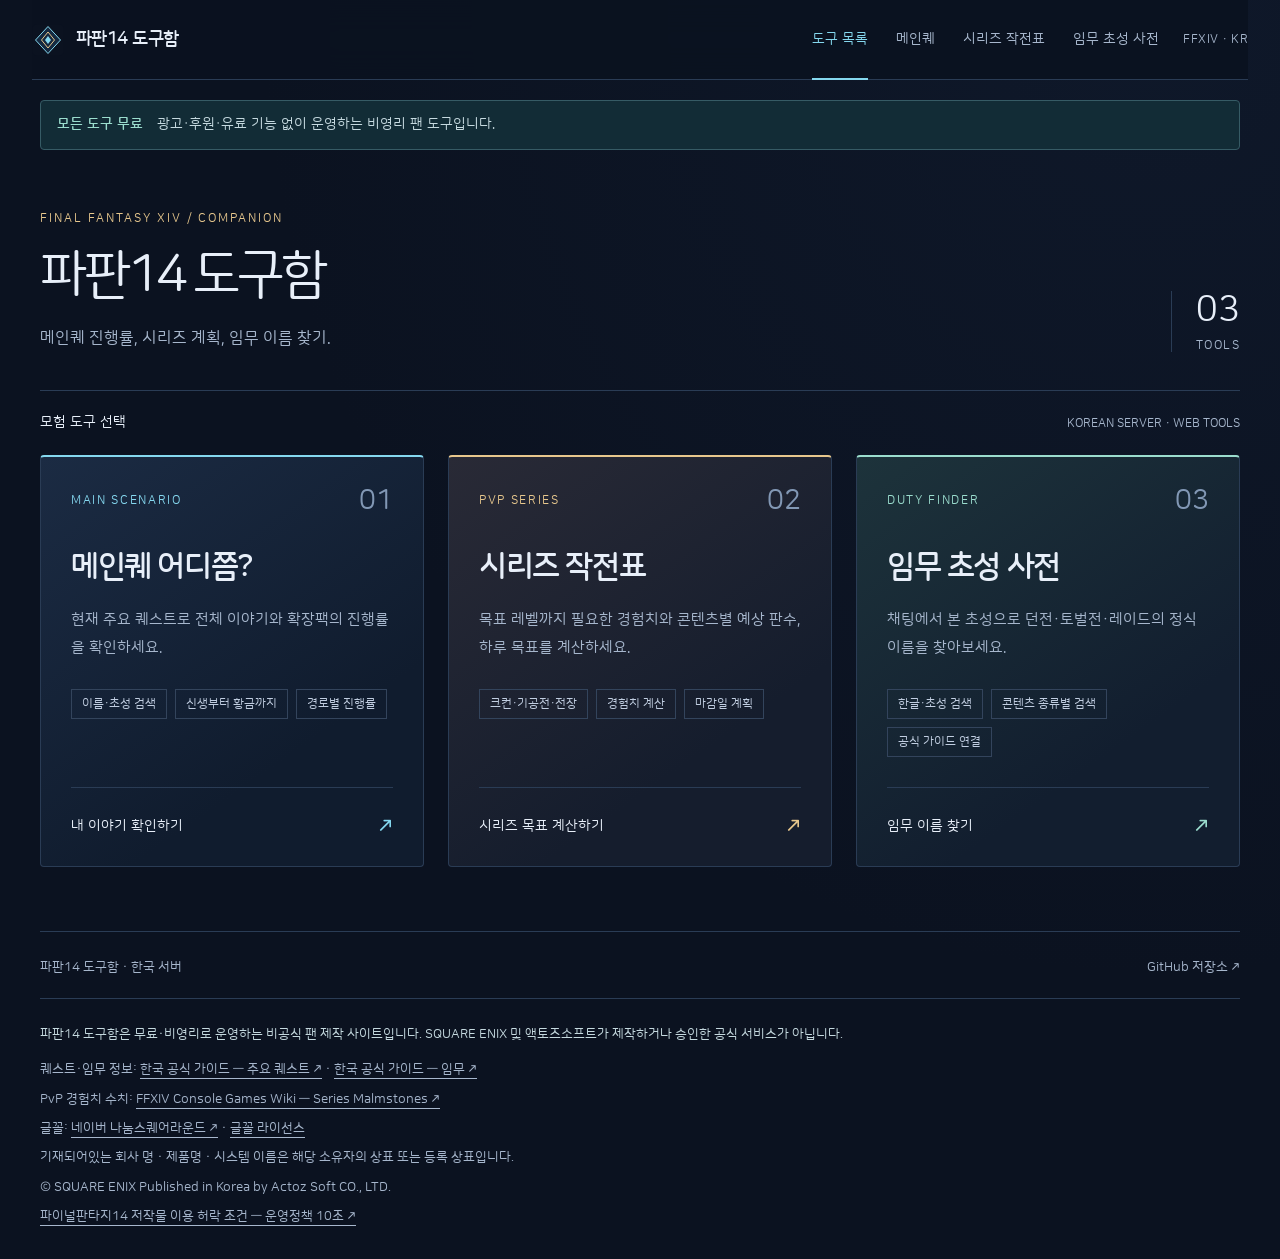
==== commit 0e7b6e00: "docs: 무료 비영리 운영 안내와 출처 및 권리 표기 추가" ====
--- a/index.html
+++ b/index.html
@@ -14,7 +14,7 @@
   <meta name="twitter:card" content="summary" />
   <link rel="canonical" href="https://huis-snow.github.io/ffxiv/" />
   <link rel="icon" href="./favicon.svg?v=20260906-night" type="image/svg+xml" />
-  <link rel="stylesheet" href="./theme.css?v=20260906-all-round" />
+  <link rel="stylesheet" href="./theme.css?v=20260906-credits" />
   <link rel="stylesheet" href="./hub.css?v=20260906-all-round" />
 </head>
 <body>
@@ -24,6 +24,7 @@
     <nav class="site-nav" aria-label="주 메뉴"><a href="./" aria-current="page">도구 목록</a><a href="./msq-tracker/">메인퀘</a><a href="./pvp-series-calculator/">시리즈 작전표</a><a href="./duty-finder/">임무 초성 사전</a></nav>
     <span class="header-note">FFXIV · KR</span>
   </header>
+  <aside class="service-notice" aria-label="무료 운영 안내"><strong>모든 도구 무료</strong><p>광고·후원·유료 기능 없이 운영하는 비영리 팬 도구입니다.</p></aside>
   <main class="hub-main">
     <div class="hub-masthead"><div><p class="eyebrow">FINAL FANTASY XIV / COMPANION</p><h1>파판14 도구함</h1><p>메인퀘 진행률, 시리즈 계획, 임무 이름 찾기.</p></div><div class="collection-count"><strong>03</strong><span>TOOLS</span></div></div>
     <div class="collection-heading"><h2 id="toolsTitle">모험 도구 선택</h2><span>KOREAN SERVER · WEB TOOLS</span></div>
@@ -33,6 +34,17 @@
       <a class="tool-link duty" href="./duty-finder/"><div class="tool-topline"><span>DUTY FINDER</span><b aria-hidden="true">03</b></div><h3>임무 초성 사전</h3><p>채팅에서 본 초성으로 던전·토벌전·레이드의 정식 이름을 찾아보세요.</p><div class="tool-tags"><span>한글·초성 검색</span><span>콘텐츠 종류별 검색</span><span>공식 가이드 연결</span></div><span class="tool-action">임무 이름 찾기 <i aria-hidden="true">↗</i></span></a>
     </section>
   </main>
-  <footer><span>파판14 도구함 · 한국 서버</span><a href="https://github.com/huis-snow/ffxiv">GitHub 저장소 ↗</a></footer>
+  <footer class="site-footer">
+    <div class="footer-top"><span>파판14 도구함 · 한국 서버</span><a href="https://github.com/huis-snow/ffxiv">GitHub 저장소 ↗</a></div>
+    <div class="site-credits" aria-label="출처 및 권리 안내">
+      <p class="fan-notice">파판14 도구함은 무료·비영리로 운영하는 비공식 팬 제작 사이트입니다. SQUARE ENIX 및 액토즈소프트가 제작하거나 승인한 공식 서비스가 아닙니다.</p>
+      <p>퀘스트·임무 정보: <a href="https://guide.ff14.co.kr/lodestone/db/quest" target="_blank" rel="noopener noreferrer">한국 공식 가이드 — 주요 퀘스트 ↗</a> · <a href="https://guide.ff14.co.kr/lodestone/db/duty" target="_blank" rel="noopener noreferrer">한국 공식 가이드 — 임무 ↗</a></p>
+      <p>PvP 경험치 수치: <a href="https://ffxiv.consolegameswiki.com/wiki/Series_Malmstones" target="_blank" rel="noopener noreferrer">FFXIV Console Games Wiki — Series Malmstones ↗</a></p>
+      <p>글꼴: <a href="https://hangeul.naver.com/font/nanum" target="_blank" rel="noopener noreferrer">네이버 나눔스퀘어라운드 ↗</a> · <a href="./fonts/nanum-square-round/OFL.txt">글꼴 라이선스</a></p>
+      <p>기재되어있는 회사 명 · 제품명 · 시스템 이름은 해당 소유자의 상표 또는 등록 상표입니다.</p>
+      <p>© SQUARE ENIX Published in Korea by Actoz Soft CO., LTD.</p>
+      <p><a href="https://www.ff14.co.kr/support/policy" target="_blank" rel="noopener noreferrer">파이널판타지14 저작물 이용 허락 조건 — 운영정책 10조 ↗</a></p>
+    </div>
+  </footer>
 </body>
 </html>
--- a/theme.css
+++ b/theme.css
@@ -121,6 +121,16 @@
 body footer .brand { display: inline-flex; align-items: center; gap: 10px; color: var(--ff-text); font-size: 15px; }
 body footer a { text-underline-offset: 5px; }
 body footer a:hover { color: var(--ff-cyan); }
+.service-notice { width: min(1200px, calc(100% - 64px)); margin: 20px auto 0; padding: 12px 16px; display: flex; flex-wrap: wrap; align-items: center; gap: 6px 14px; background: #122c36; border: 1px solid #365b65; border-radius: 4px; font-size: 14px; }
+.service-notice strong { color: #9bddce; white-space: nowrap; }
+.service-notice p { margin: 0; color: #c5d9df; }
+body footer.site-footer { display: block; }
+.footer-top { display: flex; flex-wrap: wrap; align-items: center; justify-content: space-between; gap: 12px 20px; }
+.footer-top p { margin: 0; }
+.site-credits { border-top: 1px solid var(--ff-line); padding-top: 18px; margin-top: 20px; line-height: 1.8; overflow-wrap: anywhere; }
+.site-credits p { margin: 6px 0; }
+.site-credits .fan-notice { color: #c5d9df; margin-bottom: 12px; }
+.site-credits a { text-decoration: underline; }
 body .skip-link { position: fixed; top: -100px; left: 16px; padding: 12px 18px; z-index: 300; background: var(--ff-cyan); color: var(--ff-bg); }
 body .skip-link:focus { top: 12px; transform: none; }
 @media (max-width: 950px) {
@@ -131,6 +141,7 @@
   .site-nav a { padding: 8px 0 12px; font-size: 14px; }
   html { scroll-padding-top: 140px; }
   body footer { width: calc(100% - 32px); flex-wrap: wrap; font-size: 12px; }
+  .service-notice { width: calc(100% - 32px); font-size: 13px; }
 }
 @media (max-width: 380px) { body .site-header .header-note { display: none; } }
 @media (prefers-reduced-motion: reduce) { *, *::before, *::after { scroll-behavior: auto !important; transition: none !important; animation: none !important; } }
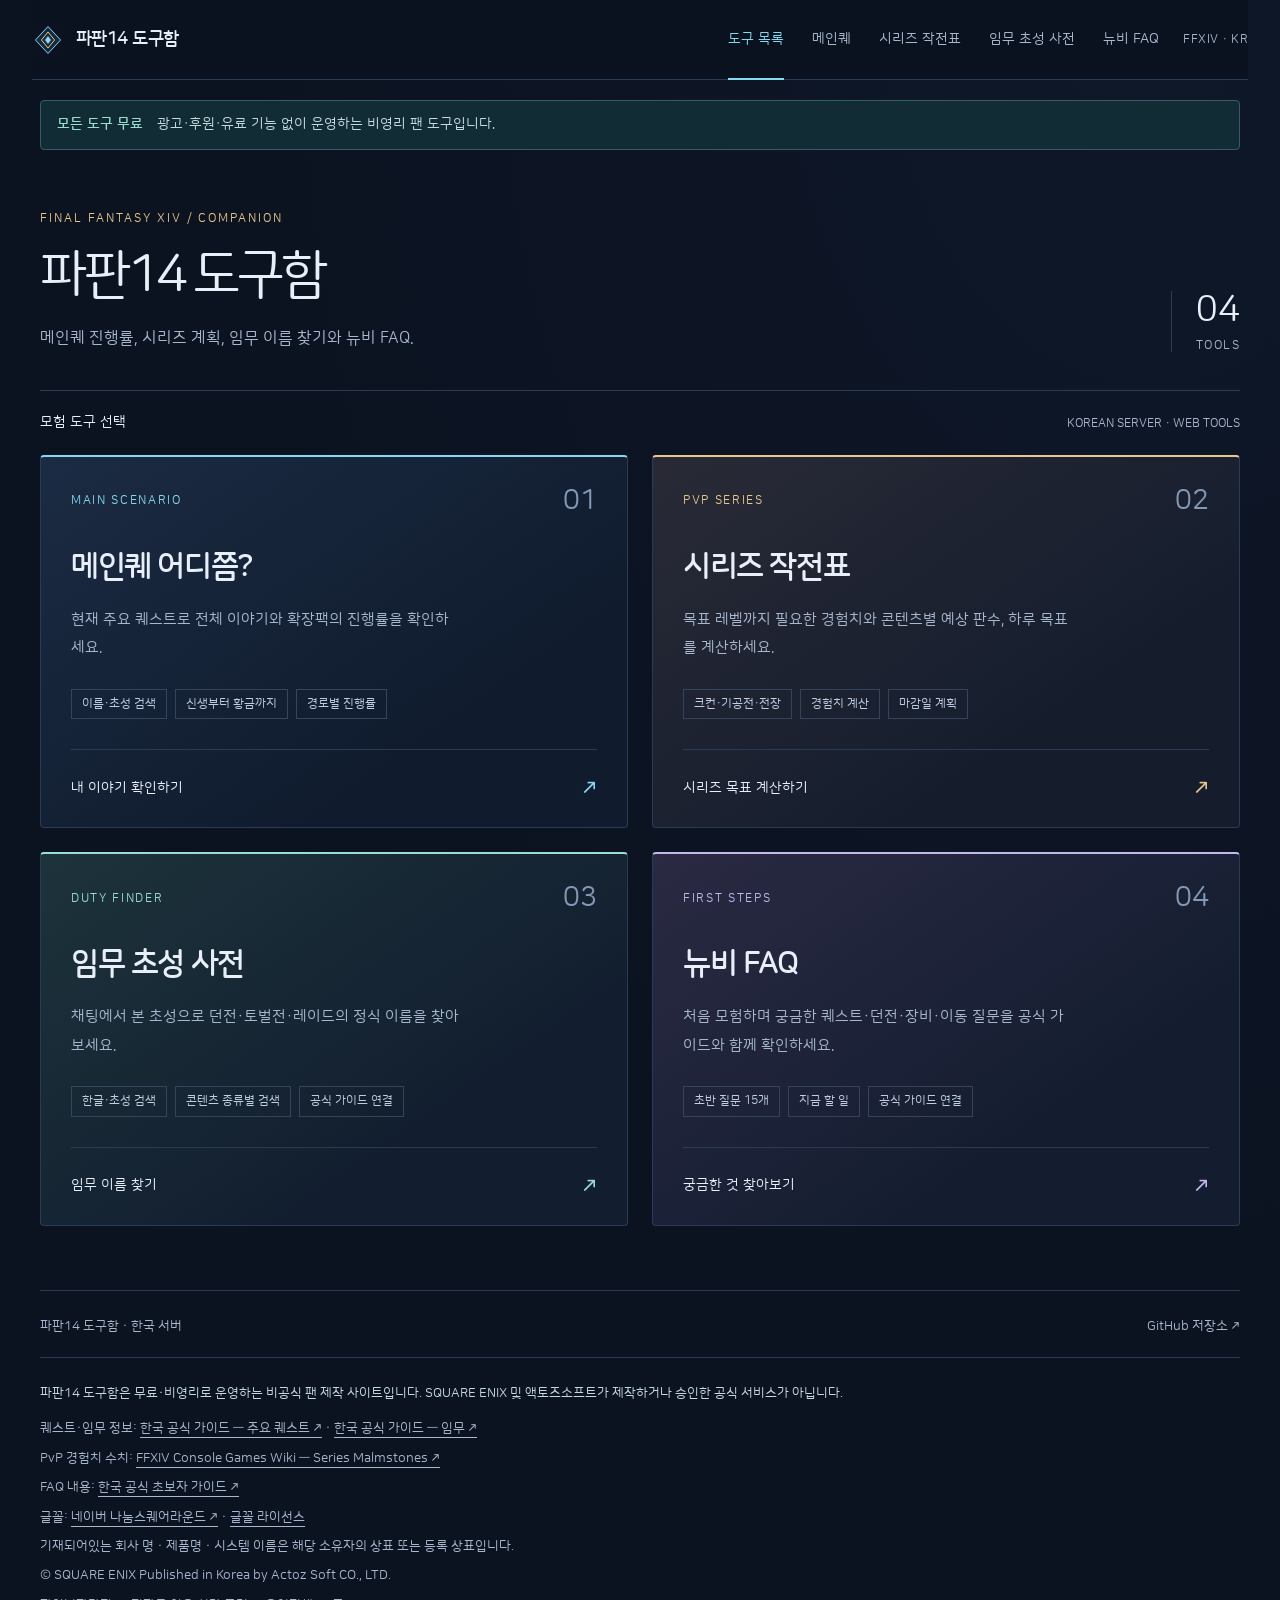
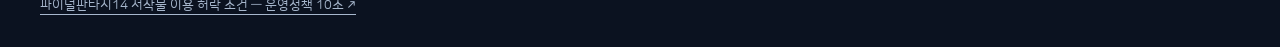
==== commit 80a33185: "Add beginner FAQ with official Korean guide sources" ====
--- a/index.html
+++ b/index.html
@@ -4,7 +4,7 @@
   <meta charset="utf-8" />
   <meta name="viewport" content="width=device-width, initial-scale=1" />
   <title>파판14 도구함</title>
-  <meta name="description" content="파이널판타지14 한국 서버를 위한 웹 도구. 주요 퀘스트 진행률, PvP 시리즈 계획, 던전·토벌전·레이드 초성 검색을 이용하세요." />
+  <meta name="description" content="파이널판타지14 한국 서버를 위한 웹 도구. 주요 퀘스트 진행률, PvP 시리즈 계획, 던전·토벌전·레이드 초성 검색과 뉴비 FAQ를 이용하세요." />
   <meta name="theme-color" content="#0b1220" />
   <meta property="og:type" content="website" />
   <meta property="og:locale" content="ko_KR" />
@@ -14,24 +14,25 @@
   <meta name="twitter:card" content="summary" />
   <link rel="canonical" href="https://huis-snow.github.io/ffxiv/" />
   <link rel="icon" href="./favicon.svg?v=20260906-night" type="image/svg+xml" />
-  <link rel="stylesheet" href="./theme.css?v=20260906-credits" />
-  <link rel="stylesheet" href="./hub.css?v=20260906-all-round" />
+  <link rel="stylesheet" href="./theme.css?v=20260906-faq" />
+  <link rel="stylesheet" href="./hub.css?v=20260906-faq" />
 </head>
 <body>
   <a class="skip-link" href="#toolList">도구 목록으로 바로가기</a>
   <header class="site-header">
     <a class="brand" href="./"><img class="brand-emblem" src="./favicon.svg?v=20260906-night" alt="" />파판14 도구함</a>
-    <nav class="site-nav" aria-label="주 메뉴"><a href="./" aria-current="page">도구 목록</a><a href="./msq-tracker/">메인퀘</a><a href="./pvp-series-calculator/">시리즈 작전표</a><a href="./duty-finder/">임무 초성 사전</a></nav>
+    <nav class="site-nav" aria-label="주 메뉴"><a href="./" aria-current="page">도구 목록</a><a href="./msq-tracker/">메인퀘</a><a href="./pvp-series-calculator/">시리즈 작전표</a><a href="./duty-finder/">임무 초성 사전</a><a href="./beginner-faq/">뉴비 FAQ</a></nav>
     <span class="header-note">FFXIV · KR</span>
   </header>
   <aside class="service-notice" aria-label="무료 운영 안내"><strong>모든 도구 무료</strong><p>광고·후원·유료 기능 없이 운영하는 비영리 팬 도구입니다.</p></aside>
   <main class="hub-main">
-    <div class="hub-masthead"><div><p class="eyebrow">FINAL FANTASY XIV / COMPANION</p><h1>파판14 도구함</h1><p>메인퀘 진행률, 시리즈 계획, 임무 이름 찾기.</p></div><div class="collection-count"><strong>03</strong><span>TOOLS</span></div></div>
+    <div class="hub-masthead"><div><p class="eyebrow">FINAL FANTASY XIV / COMPANION</p><h1>파판14 도구함</h1><p>메인퀘 진행률, 시리즈 계획, 임무 이름 찾기와 뉴비 FAQ.</p></div><div class="collection-count"><strong>04</strong><span>TOOLS</span></div></div>
     <div class="collection-heading"><h2 id="toolsTitle">모험 도구 선택</h2><span>KOREAN SERVER · WEB TOOLS</span></div>
     <section class="tool-list" id="toolList" aria-labelledby="toolsTitle">
       <a class="tool-link" href="./msq-tracker/"><div class="tool-topline"><span>MAIN SCENARIO</span><b aria-hidden="true">01</b></div><h3>메인퀘 어디쯤?</h3><p>현재 주요 퀘스트로 전체 이야기와 확장팩의 진행률을 확인하세요.</p><div class="tool-tags"><span>이름·초성 검색</span><span>신생부터 황금까지</span><span>경로별 진행률</span></div><span class="tool-action">내 이야기 확인하기 <i aria-hidden="true">↗</i></span></a>
       <a class="tool-link pvp" href="./pvp-series-calculator/"><div class="tool-topline"><span>PVP SERIES</span><b aria-hidden="true">02</b></div><h3>시리즈 작전표</h3><p>목표 레벨까지 필요한 경험치와 콘텐츠별 예상 판수, 하루 목표를 계산하세요.</p><div class="tool-tags"><span>크컨·기공전·전장</span><span>경험치 계산</span><span>마감일 계획</span></div><span class="tool-action">시리즈 목표 계산하기 <i aria-hidden="true">↗</i></span></a>
       <a class="tool-link duty" href="./duty-finder/"><div class="tool-topline"><span>DUTY FINDER</span><b aria-hidden="true">03</b></div><h3>임무 초성 사전</h3><p>채팅에서 본 초성으로 던전·토벌전·레이드의 정식 이름을 찾아보세요.</p><div class="tool-tags"><span>한글·초성 검색</span><span>콘텐츠 종류별 검색</span><span>공식 가이드 연결</span></div><span class="tool-action">임무 이름 찾기 <i aria-hidden="true">↗</i></span></a>
+      <a class="tool-link faq" href="./beginner-faq/"><div class="tool-topline"><span>FIRST STEPS</span><b aria-hidden="true">04</b></div><h3>뉴비 FAQ</h3><p>처음 모험하며 궁금한 퀘스트·던전·장비·이동 질문을 공식 가이드와 함께 확인하세요.</p><div class="tool-tags"><span>초반 질문 15개</span><span>지금 할 일</span><span>공식 가이드 연결</span></div><span class="tool-action">궁금한 것 찾아보기 <i aria-hidden="true">↗</i></span></a>
     </section>
   </main>
   <footer class="site-footer">
@@ -40,6 +41,7 @@
       <p class="fan-notice">파판14 도구함은 무료·비영리로 운영하는 비공식 팬 제작 사이트입니다. SQUARE ENIX 및 액토즈소프트가 제작하거나 승인한 공식 서비스가 아닙니다.</p>
       <p>퀘스트·임무 정보: <a href="https://guide.ff14.co.kr/lodestone/db/quest" target="_blank" rel="noopener noreferrer">한국 공식 가이드 — 주요 퀘스트 ↗</a> · <a href="https://guide.ff14.co.kr/lodestone/db/duty" target="_blank" rel="noopener noreferrer">한국 공식 가이드 — 임무 ↗</a></p>
       <p>PvP 경험치 수치: <a href="https://ffxiv.consolegameswiki.com/wiki/Series_Malmstones" target="_blank" rel="noopener noreferrer">FFXIV Console Games Wiki — Series Malmstones ↗</a></p>
+      <p>FAQ 내용: <a href="https://guide.ff14.co.kr/lodestone/playguide/main" target="_blank" rel="noopener noreferrer">한국 공식 초보자 가이드 ↗</a></p>
       <p>글꼴: <a href="https://hangeul.naver.com/font/nanum" target="_blank" rel="noopener noreferrer">네이버 나눔스퀘어라운드 ↗</a> · <a href="./fonts/nanum-square-round/OFL.txt">글꼴 라이선스</a></p>
       <p>기재되어있는 회사 명 · 제품명 · 시스템 이름은 해당 소유자의 상표 또는 등록 상표입니다.</p>
       <p>© SQUARE ENIX Published in Korea by Actoz Soft CO., LTD.</p>
--- a/hub.css
+++ b/hub.css
@@ -9,7 +9,7 @@
 .collection-heading { display: flex; align-items: center; justify-content: space-between; border-top: 1px solid var(--ff-line); padding: 20px 0; }
 .collection-heading h2 { font-size: 14px; margin: 0; font-weight: 500; }
 .collection-heading > span { color: var(--ff-muted); font: 12px var(--ff-sans); }
-.tool-list { display: grid; grid-template-columns: repeat(3,minmax(0,1fr)); gap: 24px; }
+.tool-list { display: grid; grid-template-columns: repeat(2,minmax(0,1fr)); gap: 24px; }
 .tool-link {
   --card-accent: var(--ff-cyan);
   position: relative;
@@ -26,6 +26,7 @@
 .tool-link:hover { transform: translateY(-4px); border-color: var(--card-accent); }
 .tool-link.pvp { --card-accent: var(--ff-gold); background: linear-gradient(145deg, #292a36, #151d2d 70%); }
 .tool-link.duty { --card-accent: #9bddce; background: linear-gradient(145deg, #1d333b, #121e2f 70%); }
+.tool-link.faq { --card-accent: #c4b7ec; background: linear-gradient(145deg, #2a2a43, #141d30 70%); }
 .tool-topline { display: flex; align-items: center; justify-content: space-between; gap: 20px; padding-bottom: 24px; }
 .tool-topline span { color: var(--card-accent); font: 12px var(--ff-sans); letter-spacing: .14em; }
 .tool-topline b { color: #8298b5; font: 28px var(--ff-sans); }
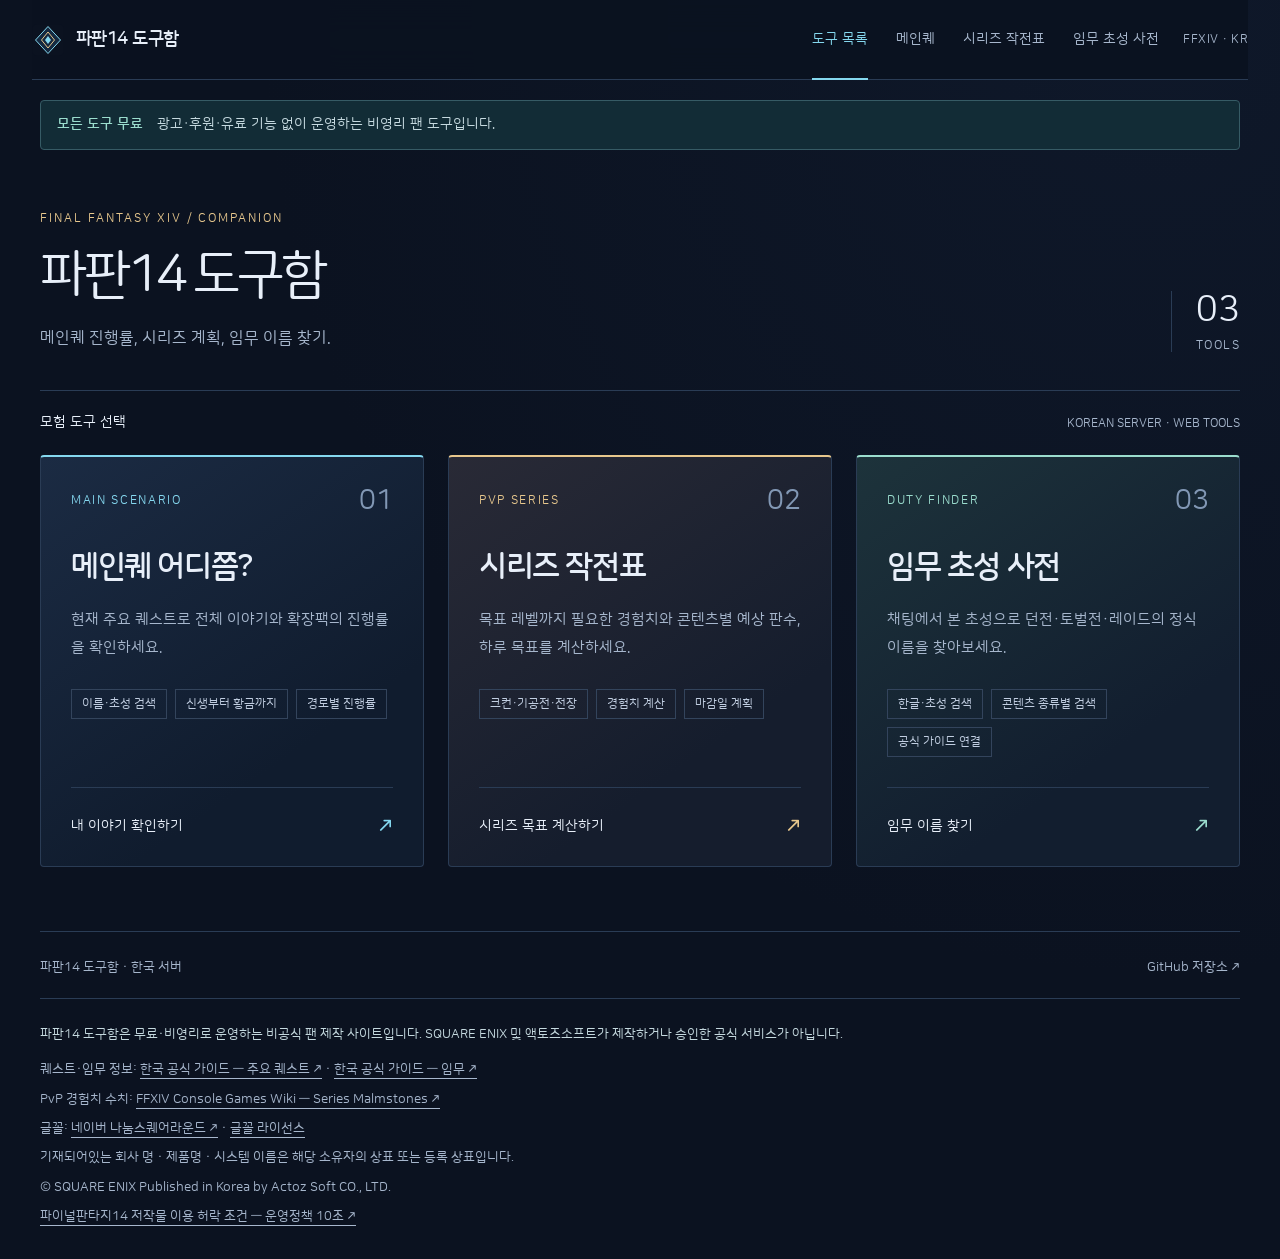
==== commit 103d4c24: "Remove beginner FAQ and its navigation links" ====
--- a/index.html
+++ b/index.html
@@ -4,7 +4,7 @@
   <meta charset="utf-8" />
   <meta name="viewport" content="width=device-width, initial-scale=1" />
   <title>파판14 도구함</title>
-  <meta name="description" content="파이널판타지14 한국 서버를 위한 웹 도구. 주요 퀘스트 진행률, PvP 시리즈 계획, 던전·토벌전·레이드 초성 검색과 뉴비 FAQ를 이용하세요." />
+  <meta name="description" content="파이널판타지14 한국 서버를 위한 웹 도구. 주요 퀘스트 진행률, PvP 시리즈 계획, 던전·토벌전·레이드 초성 검색을 이용하세요." />
   <meta name="theme-color" content="#0b1220" />
   <meta property="og:type" content="website" />
   <meta property="og:locale" content="ko_KR" />
@@ -14,25 +14,24 @@
   <meta name="twitter:card" content="summary" />
   <link rel="canonical" href="https://huis-snow.github.io/ffxiv/" />
   <link rel="icon" href="./favicon.svg?v=20260906-night" type="image/svg+xml" />
-  <link rel="stylesheet" href="./theme.css?v=20260906-faq" />
-  <link rel="stylesheet" href="./hub.css?v=20260906-faq" />
+  <link rel="stylesheet" href="./theme.css?v=20260906-tools" />
+  <link rel="stylesheet" href="./hub.css?v=20260906-tools" />
 </head>
 <body>
   <a class="skip-link" href="#toolList">도구 목록으로 바로가기</a>
   <header class="site-header">
     <a class="brand" href="./"><img class="brand-emblem" src="./favicon.svg?v=20260906-night" alt="" />파판14 도구함</a>
-    <nav class="site-nav" aria-label="주 메뉴"><a href="./" aria-current="page">도구 목록</a><a href="./msq-tracker/">메인퀘</a><a href="./pvp-series-calculator/">시리즈 작전표</a><a href="./duty-finder/">임무 초성 사전</a><a href="./beginner-faq/">뉴비 FAQ</a></nav>
+    <nav class="site-nav" aria-label="주 메뉴"><a href="./" aria-current="page">도구 목록</a><a href="./msq-tracker/">메인퀘</a><a href="./pvp-series-calculator/">시리즈 작전표</a><a href="./duty-finder/">임무 초성 사전</a></nav>
     <span class="header-note">FFXIV · KR</span>
   </header>
   <aside class="service-notice" aria-label="무료 운영 안내"><strong>모든 도구 무료</strong><p>광고·후원·유료 기능 없이 운영하는 비영리 팬 도구입니다.</p></aside>
   <main class="hub-main">
-    <div class="hub-masthead"><div><p class="eyebrow">FINAL FANTASY XIV / COMPANION</p><h1>파판14 도구함</h1><p>메인퀘 진행률, 시리즈 계획, 임무 이름 찾기와 뉴비 FAQ.</p></div><div class="collection-count"><strong>04</strong><span>TOOLS</span></div></div>
+    <div class="hub-masthead"><div><p class="eyebrow">FINAL FANTASY XIV / COMPANION</p><h1>파판14 도구함</h1><p>메인퀘 진행률, 시리즈 계획, 임무 이름 찾기.</p></div><div class="collection-count"><strong>03</strong><span>TOOLS</span></div></div>
     <div class="collection-heading"><h2 id="toolsTitle">모험 도구 선택</h2><span>KOREAN SERVER · WEB TOOLS</span></div>
     <section class="tool-list" id="toolList" aria-labelledby="toolsTitle">
       <a class="tool-link" href="./msq-tracker/"><div class="tool-topline"><span>MAIN SCENARIO</span><b aria-hidden="true">01</b></div><h3>메인퀘 어디쯤?</h3><p>현재 주요 퀘스트로 전체 이야기와 확장팩의 진행률을 확인하세요.</p><div class="tool-tags"><span>이름·초성 검색</span><span>신생부터 황금까지</span><span>경로별 진행률</span></div><span class="tool-action">내 이야기 확인하기 <i aria-hidden="true">↗</i></span></a>
       <a class="tool-link pvp" href="./pvp-series-calculator/"><div class="tool-topline"><span>PVP SERIES</span><b aria-hidden="true">02</b></div><h3>시리즈 작전표</h3><p>목표 레벨까지 필요한 경험치와 콘텐츠별 예상 판수, 하루 목표를 계산하세요.</p><div class="tool-tags"><span>크컨·기공전·전장</span><span>경험치 계산</span><span>마감일 계획</span></div><span class="tool-action">시리즈 목표 계산하기 <i aria-hidden="true">↗</i></span></a>
       <a class="tool-link duty" href="./duty-finder/"><div class="tool-topline"><span>DUTY FINDER</span><b aria-hidden="true">03</b></div><h3>임무 초성 사전</h3><p>채팅에서 본 초성으로 던전·토벌전·레이드의 정식 이름을 찾아보세요.</p><div class="tool-tags"><span>한글·초성 검색</span><span>콘텐츠 종류별 검색</span><span>공식 가이드 연결</span></div><span class="tool-action">임무 이름 찾기 <i aria-hidden="true">↗</i></span></a>
-      <a class="tool-link faq" href="./beginner-faq/"><div class="tool-topline"><span>FIRST STEPS</span><b aria-hidden="true">04</b></div><h3>뉴비 FAQ</h3><p>처음 모험하며 궁금한 퀘스트·던전·장비·이동 질문을 공식 가이드와 함께 확인하세요.</p><div class="tool-tags"><span>초반 질문 15개</span><span>지금 할 일</span><span>공식 가이드 연결</span></div><span class="tool-action">궁금한 것 찾아보기 <i aria-hidden="true">↗</i></span></a>
     </section>
   </main>
   <footer class="site-footer">
@@ -41,7 +40,6 @@
       <p class="fan-notice">파판14 도구함은 무료·비영리로 운영하는 비공식 팬 제작 사이트입니다. SQUARE ENIX 및 액토즈소프트가 제작하거나 승인한 공식 서비스가 아닙니다.</p>
       <p>퀘스트·임무 정보: <a href="https://guide.ff14.co.kr/lodestone/db/quest" target="_blank" rel="noopener noreferrer">한국 공식 가이드 — 주요 퀘스트 ↗</a> · <a href="https://guide.ff14.co.kr/lodestone/db/duty" target="_blank" rel="noopener noreferrer">한국 공식 가이드 — 임무 ↗</a></p>
       <p>PvP 경험치 수치: <a href="https://ffxiv.consolegameswiki.com/wiki/Series_Malmstones" target="_blank" rel="noopener noreferrer">FFXIV Console Games Wiki — Series Malmstones ↗</a></p>
-      <p>FAQ 내용: <a href="https://guide.ff14.co.kr/lodestone/playguide/main" target="_blank" rel="noopener noreferrer">한국 공식 초보자 가이드 ↗</a></p>
       <p>글꼴: <a href="https://hangeul.naver.com/font/nanum" target="_blank" rel="noopener noreferrer">네이버 나눔스퀘어라운드 ↗</a> · <a href="./fonts/nanum-square-round/OFL.txt">글꼴 라이선스</a></p>
       <p>기재되어있는 회사 명 · 제품명 · 시스템 이름은 해당 소유자의 상표 또는 등록 상표입니다.</p>
       <p>© SQUARE ENIX Published in Korea by Actoz Soft CO., LTD.</p>
--- a/hub.css
+++ b/hub.css
@@ -9,7 +9,7 @@
 .collection-heading { display: flex; align-items: center; justify-content: space-between; border-top: 1px solid var(--ff-line); padding: 20px 0; }
 .collection-heading h2 { font-size: 14px; margin: 0; font-weight: 500; }
 .collection-heading > span { color: var(--ff-muted); font: 12px var(--ff-sans); }
-.tool-list { display: grid; grid-template-columns: repeat(2,minmax(0,1fr)); gap: 24px; }
+.tool-list { display: grid; grid-template-columns: repeat(3,minmax(0,1fr)); gap: 24px; }
 .tool-link {
   --card-accent: var(--ff-cyan);
   position: relative;
@@ -26,7 +26,6 @@
 .tool-link:hover { transform: translateY(-4px); border-color: var(--card-accent); }
 .tool-link.pvp { --card-accent: var(--ff-gold); background: linear-gradient(145deg, #292a36, #151d2d 70%); }
 .tool-link.duty { --card-accent: #9bddce; background: linear-gradient(145deg, #1d333b, #121e2f 70%); }
-.tool-link.faq { --card-accent: #c4b7ec; background: linear-gradient(145deg, #2a2a43, #141d30 70%); }
 .tool-topline { display: flex; align-items: center; justify-content: space-between; gap: 20px; padding-bottom: 24px; }
 .tool-topline span { color: var(--card-accent); font: 12px var(--ff-sans); letter-spacing: .14em; }
 .tool-topline b { color: #8298b5; font: 28px var(--ff-sans); }
